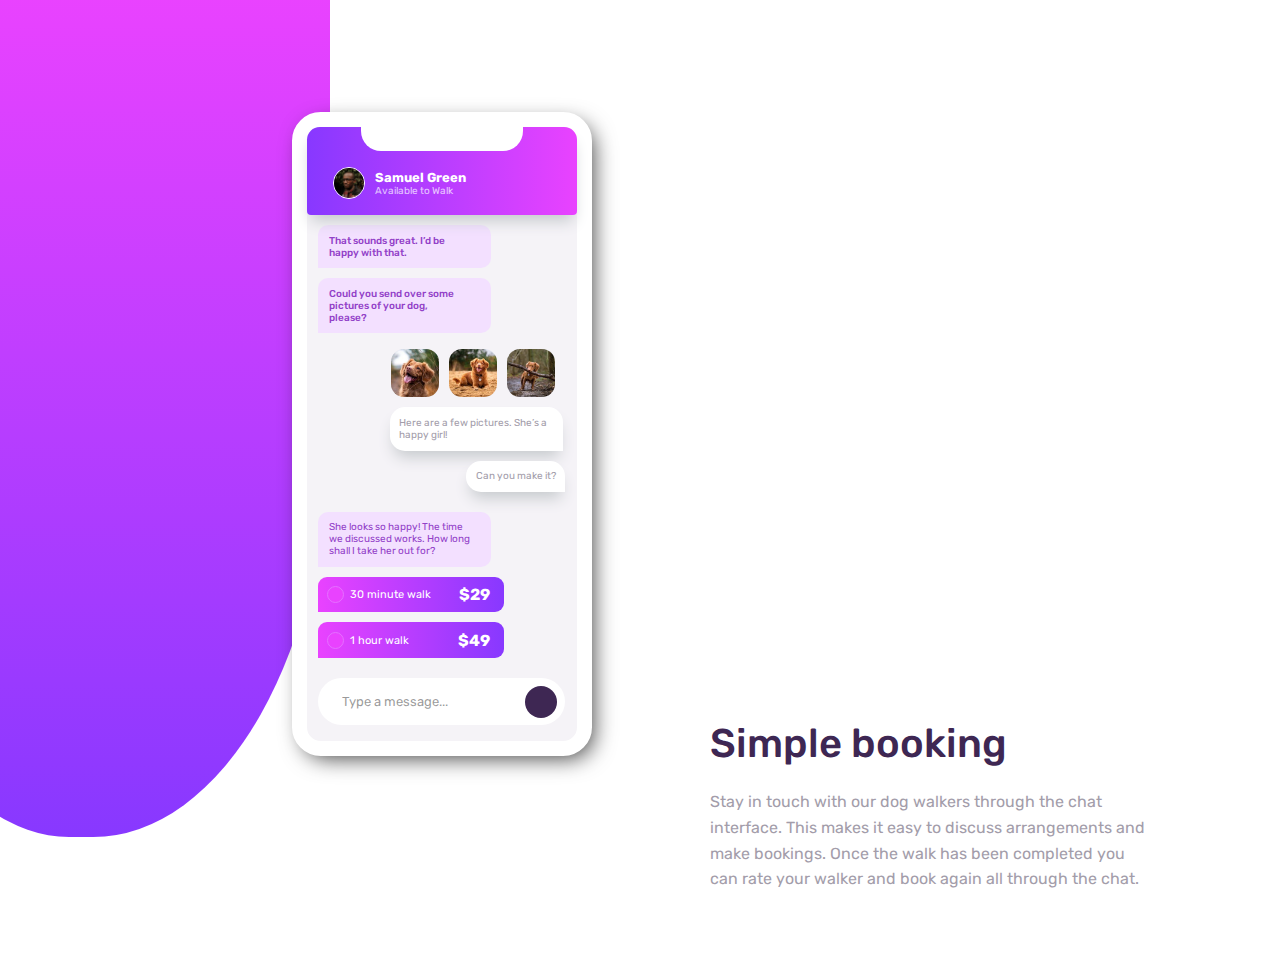
==== chat-app-css-illustration-master/index.html @ 74ba11f1 "add 4 projects" ====
<!DOCTYPE html>
<html lang="en">
<head>
  <meta charset="UTF-8">
  <meta name="viewport" content="width=device-width, initial-scale=1.0"> 

  <link rel="icon" type="image/png" sizes="32x32" href="./images/favicon-32x32.png">
  
  <title>Frontend Mentor | [Challenge Name Here]</title>
  <link rel="stylesheet" href="style.css">
  <link rel="stylesheet" href="https://cdnjs.cloudflare.com/ajax/libs/font-awesome/6.7.1/css/all.min.css" integrity="sha512-5Hs3dF2AEPkpNAR7UiOHba+lRSJNeM2ECkwxUIxC1Q/FLycGTbNapWXB4tP889k5T5Ju8fs4b1P5z/iB4nMfSQ==" crossorigin="anonymous" referrerpolicy="no-referrer" />
</head>
<body>
  
  <div class="main-container">
    <div class="upper-banner"></div>
    <div class="lower-banner"></div>

    <div class="phone-frame">
      <div class="phone-header">
        <div class="dynamic"></div>
        <div class="left-side">
          <i class="fa-solid fa-chevron-left"></i>
          <img src="images/avatar.jpg" alt="profile">
          <div class="name-section">
            <h3 class="rubik-large">Samuel Green</h3>
            <p class="rubik-small"> Available to Walk</p>
          </div>
        </div>
        <div class="right-side">
          <i class="fa-solid fa-ellipsis-vertical"></i>
        </div>
      </div>

      <div class="chat-container">
        <div class="message-container">
          <p class="message rubik-medium">That sounds great. I’d be happy with that.</p>
          <p class="message rubik-medium">Could you send over some pictures of your dog, please?</p>
        </div>
  
        <div class="pictures-container">
          <div class="dog-image">
            <img src="images/dog-image-1.jpg" alt="dog-image-1">
            <img src="images/dog-image-2.jpg" alt="dog-image-2">
            <img src="images/dog-image-3.jpg" alt="dog-image-3">
          </div>
          <p class="picture-message">Here are a few pictures. She’s a happy girl!</p>
          <p class="picture-message picture-message2">Can you make it?</p>
        </div>
  
        <div class="radio-container">
          <p class="radio-message">  She looks so happy! The time we discussed works. How long shall I take her out for?</p>
          
          <div class="input-container">
            <div class="input-item1">
                <div class="radio-left-item">
                  <input type="radio">
                  <span>30 minute walk</span>
                </div>
                  <p class="rubik-large">$29</p>
            </div>
  
            <div class="input-item1">
                <div class="radio-left-item">
                  <input type="radio">
                  <span>1 hour walk</span>
                </div>
                  <p class="rubik-large">$49</p>
            </div>
          </div>
        
        </div>
  
        <div class="input-box">
          <input type="text" placeholder="Type a message...">
          <a href="#"><i class="fa-solid fa-chevron-right"></i></a>
        </div>
      </div>
  </div>
  
  <div class="simple-booking">
    <h3 class="rubik-medium">Simple booking</h3>
    <p class="rubik-small">Stay in touch with our dog walkers through the chat interface. This makes it easy to 
      discuss arrangements and make bookings. Once the walk has been completed you can rate 
      your walker and book again all through the chat.</p>
  </div>
  
  </div>
  
 
</body>
</html>
<!-- 

-->
---- chat-app-css-illustration-master/style.css ----
@import url("https://fonts.googleapis.com/css2?family=Rubik:ital,wght@0,300..900;1,300..900&display=swap");
* {
  margin: 0;
  padding: 0;
  box-sizing: border-box;
  font-size: 16px;
  font-family: "Rubik", sans-serif;
}

.rubik-small {
  font-family: "Rubik", sans-serif;
  font-optical-sizing: auto;
  font-weight: 400;
  font-style: normal;
}

.rubik-medium {
  font-family: "Rubik", sans-serif;
  font-optical-sizing: auto;
  font-weight: 500;
  font-style: normal;
}

.rubik-large {
  font-family: "Rubik", sans-serif;
  font-optical-sizing: auto;
  font-weight: 700;
  font-style: normal;
}

.main-container {
  width: 100%;
  min-height: 100vh;
  position: relative;
  margin-bottom: 4rem;
}
.main-container .upper-banner {
  background: linear-gradient(to bottom, hsl(293, 100%, 63%), hsl(264, 100%, 61%));
  width: 70%;
  height: 80vh;
  border-radius: 0 0 50% 45%;
  transform: translateX(-4rem);
}
.main-container .lower-banner {
  background-color: hsl(271, 15%, 43%);
}
.main-container .phone-frame {
  background-color: hsl(270, 20%, 96%);
  width: 300px;
  height: -moz-fit-content;
  height: fit-content;
  border: 15px solid hsl(0, 0%, 100%);
  border-radius: 1.8rem;
  box-shadow: 6px 7px 22px -5px rgba(0, 0, 0, 0.75);
  position: absolute;
  left: 0;
  right: 0;
  top: 2rem;
  bottom: 3rem;
  margin: 0 auto;
}
.main-container .phone-frame .phone-header {
  background: linear-gradient(to right, hsl(264, 100%, 61%), hsl(293, 100%, 63%));
  display: flex;
  justify-content: space-between;
  align-items: center;
  padding: 2.5rem 1rem 1rem;
  border-radius: 0.8rem 0.8rem 4px 4px;
  box-shadow: 0px 10px 15px -4px hsl(206, 6%, 79%);
  position: relative;
}
.main-container .phone-frame .phone-header .dynamic {
  position: absolute;
  width: 60%;
  height: 2rem;
  background-color: hsl(0, 0%, 100%);
  top: -8px;
  left: 0;
  right: 0;
  margin: 0 auto;
  border-radius: 0 0 20px 20px;
}
.main-container .phone-frame .phone-header .left-side {
  display: flex;
  align-items: center;
}
.main-container .phone-frame .phone-header .left-side i {
  color: hsl(0, 0%, 100%);
  margin: 0 10px 0 0;
}
.main-container .phone-frame .phone-header .left-side img {
  width: 2rem;
  border-radius: 50%;
  border: 1px solid hsl(0, 0%, 100%);
  margin-right: 10px;
}
.main-container .phone-frame .phone-header .left-side .name-section h3 {
  color: hsl(0, 0%, 100%);
  font-size: 13px;
}
.main-container .phone-frame .phone-header .left-side .name-section p {
  font-size: 10px;
  color: hsl(0, 0%, 100%);
  opacity: 0.7;
}
.main-container .phone-frame .phone-header .right-side i {
  color: hsl(0, 0%, 100%);
}
.main-container .phone-frame .chat-container {
  padding: 0 0.7rem 1rem;
}
.main-container .phone-frame .chat-container .message-container .message {
  max-width: 70%;
  font-size: 10px;
  color: hsl(276, 55%, 52%);
  background-color: #f3e0ff;
  margin: 10px 0;
  padding: 0.6rem 2rem 0.6rem 0.7rem;
  border-radius: 10px 10px 10px 0;
}
.main-container .phone-frame .chat-container .pictures-container {
  display: flex;
  flex-direction: column;
  margin-top: 1rem;
}
.main-container .phone-frame .chat-container .pictures-container .dog-image {
  display: flex;
  justify-content: flex-end;
}
.main-container .phone-frame .chat-container .pictures-container .dog-image img {
  width: 3rem;
  margin-right: 10px;
  border-radius: 13px;
}
.main-container .phone-frame .chat-container .pictures-container .picture-message {
  width: 70%;
  font-size: 10px;
  color: hsl(270, 7%, 64%);
  background-color: hsl(0, 0%, 100%);
  margin: 10px 0;
  padding: 0.6rem 0rem 0.6rem 0.6rem;
  border-radius: 15px 15px 0px 15px;
  transform: translateX(4.5rem);
  box-shadow: 0px 10px 15px -4px hsl(206, 6%, 79%);
}
.main-container .phone-frame .chat-container .pictures-container .picture-message2 {
  width: 40%;
  align-self: flex-end;
  transform: translateY(-10px);
}
.main-container .phone-frame .chat-container .radio-container .radio-message {
  width: 70%;
  font-size: 10px;
  color: hsl(276, 55%, 52%);
  background-color: #f3e0ff;
  margin-bottom: 10px;
  padding: 0.6rem 1rem 0.6rem 0.7rem;
  border-radius: 10px 10px 10px 0;
}
.main-container .phone-frame .chat-container .radio-container .input-container {
  width: 100%;
}
.main-container .phone-frame .chat-container .radio-container .input-container .input-item1 {
  display: flex;
  justify-content: space-between;
  align-items: center;
  background: linear-gradient(to right, hsl(293, 100%, 63%), hsl(264, 100%, 61%));
  border-radius: 9px 9px 9px 0;
  width: 75%;
  margin-bottom: 10px;
  padding: 0.2rem;
}
.main-container .phone-frame .chat-container .radio-container .input-container .input-item1 .radio-left-item {
  display: flex;
  align-items: center;
}
.main-container .phone-frame .chat-container .radio-container .input-container .input-item1 .radio-left-item input[type=radio] {
  box-sizing: border-box;
  width: 17px;
  height: 17px;
  margin: 6px;
  padding: 0;
  border: 1px solid hsl(289, 100%, 72%);
  border-radius: 50%;
  -webkit-appearance: none;
     -moz-appearance: none;
          appearance: none;
  background: hsl(293, 100%, 63%);
  outline: none;
}
.main-container .phone-frame .chat-container .radio-container .input-container .input-item1 .radio-left-item span {
  font-size: 11px;
  color: hsl(0, 0%, 100%);
}
.main-container .phone-frame .chat-container .radio-container .input-container .input-item1 p {
  padding-right: 10px;
  color: hsl(0, 0%, 100%);
}
.main-container .phone-frame .chat-container .input-box {
  margin-top: 1.3rem;
  position: relative;
}
.main-container .phone-frame .chat-container .input-box input {
  width: 100%;
  outline: none;
  border: none;
  padding: 1rem 3.2rem 1rem 1.5rem;
  border-radius: 30px;
  font-size: 13px;
}
.main-container .phone-frame .chat-container .input-box input::-moz-placeholder {
  color: rgba(53, 53, 53, 0.512);
}
.main-container .phone-frame .chat-container .input-box input::placeholder {
  color: rgba(53, 53, 53, 0.512);
}
.main-container .phone-frame .chat-container .input-box a {
  display: flex;
  justify-content: center;
  align-items: center;
  color: hsl(0, 0%, 100%);
  background-color: hsl(271, 36%, 24%);
  border-radius: 50%;
  width: 2rem;
  height: 2rem;
  text-decoration: none;
  position: absolute;
  top: 8px;
  right: 8px;
}
.main-container .simple-booking {
  text-align: center;
  position: absolute;
  top: 45em;
}
.main-container .simple-booking h3 {
  font-size: 2.5rem;
  color: hsl(271, 36%, 24%);
}
.main-container .simple-booking p {
  line-height: 1.6;
  font-size: 16px;
  padding: 1.4rem 2rem 3rem;
  color: hsl(270, 7%, 64%);
}

@media (min-width: 992px) {
  .main-container {
    display: flex;
    align-items: center;
    justify-content: space-between;
    position: relative;
  }
  .main-container .upper-banner {
    width: 37%;
    height: 93vh;
    position: absolute;
    top: 0;
    left: -5rem;
  }
  .main-container .phone-frame {
    position: absolute;
    left: 0;
    right: 31%;
    top: 7rem;
    bottom: 3rem;
  }
  .main-container .simple-booking {
    width: 500px;
    position: absolute;
    left: 53%;
  }
  .main-container .simple-booking h3 {
    text-align: left;
    transform: translateX(2rem);
  }
  .main-container .simple-booking p {
    text-align: left;
  }
}/*# sourceMappingURL=style.css.map */
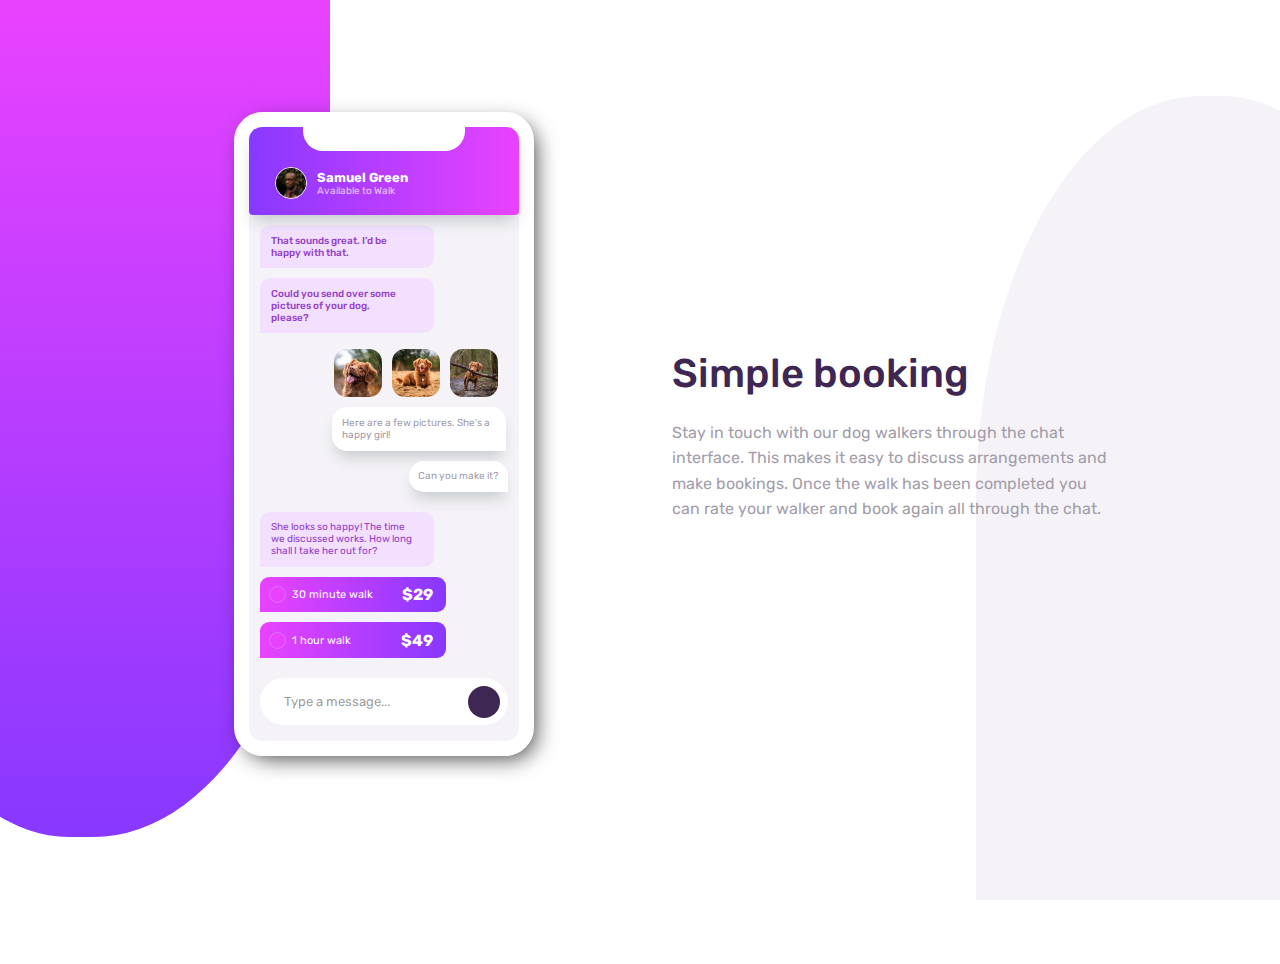
==== commit 30f9320e: "clipboard chart-app bento" ====
--- a/chat-app-css-illustration-master/index.html
+++ b/chat-app-css-illustration-master/index.html
@@ -13,77 +13,84 @@
 <body>
   
   <div class="main-container">
-    <div class="upper-banner"></div>
-    <div class="lower-banner"></div>
-
-    <div class="phone-frame">
-      <div class="phone-header">
-        <div class="dynamic"></div>
-        <div class="left-side">
-          <i class="fa-solid fa-chevron-left"></i>
-          <img src="images/avatar.jpg" alt="profile">
-          <div class="name-section">
-            <h3 class="rubik-large">Samuel Green</h3>
-            <p class="rubik-small"> Available to Walk</p>
+    <div class="left-side">
+      <div class="upper-banner"></div>
+      <div class="phone-frame">
+        <div class="phone-header">
+          <div class="dynamic"></div>
+          <div class="chevron">
+            <i class="fa-solid fa-chevron-left"></i>
+            <img src="images/avatar.jpg" alt="profile">
+            <div class="name-section">
+              <h3 class="rubik-large">Samuel Green</h3>
+              <p class="rubik-small"> Available to Walk</p>
+            </div>
+          </div>
+          <div class="ellipsis">
+            <i class="fa-solid fa-ellipsis-vertical"></i>
           </div>
         </div>
-        <div class="right-side">
-          <i class="fa-solid fa-ellipsis-vertical"></i>
+  
+        <div class="chat-container">
+          <div class="message-container">
+            <p class="message rubik-medium">That sounds great. I’d be happy with that.</p>
+            <p class="message rubik-medium">Could you send over some pictures of your dog, please?</p>
+          </div>
+    
+          <div class="pictures-container">
+            <div class="dog-image">
+              <img src="images/dog-image-1.jpg" alt="dog-image-1">
+              <img src="images/dog-image-2.jpg" alt="dog-image-2">
+              <img src="images/dog-image-3.jpg" alt="dog-image-3">
+            </div>
+            <p class="picture-message">Here are a few pictures. She’s a happy girl!</p>
+            <p class="picture-message picture-message2">Can you make it?</p>
+          </div>
+    
+          <div class="radio-container">
+            <p class="radio-message">  She looks so happy! The time we discussed works. How long shall I take her out for?</p>
+            
+            <div class="input-container">
+              <div class="input-item1">
+                  <div class="radio-left-item">
+                    <input type="radio">
+                    <span>30 minute walk</span>
+                  </div>
+                    <p class="rubik-large">$29</p>
+              </div>
+    
+              <div class="input-item1">
+                  <div class="radio-left-item">
+                    <input type="radio">
+                    <span>1 hour walk</span>
+                  </div>
+                    <p class="rubik-large">$49</p>
+              </div>
+            </div>
+          
+          </div>
+    
+          <div class="input-box">
+            <input type="text" placeholder="Type a message...">
+            <a href="#"><i class="fa-solid fa-chevron-right"></i></a>
+          </div>
         </div>
+    </div>
+    </div>
+   
+    <div class="right-side">
+      <div class="lower-banner"></div>
+      <div class="simple-booking">
+        <h3 class="rubik-medium">Simple booking</h3>
+        <p class="rubik-small">Stay in touch with our dog walkers through the chat interface. This makes it easy to 
+          discuss arrangements and make bookings. Once the walk has been completed you can rate 
+          your walker and book again all through the chat.</p>
       </div>
+    </div>
 
-      <div class="chat-container">
-        <div class="message-container">
-          <p class="message rubik-medium">That sounds great. I’d be happy with that.</p>
-          <p class="message rubik-medium">Could you send over some pictures of your dog, please?</p>
-        </div>
+    
   
-        <div class="pictures-container">
-          <div class="dog-image">
-            <img src="images/dog-image-1.jpg" alt="dog-image-1">
-            <img src="images/dog-image-2.jpg" alt="dog-image-2">
-            <img src="images/dog-image-3.jpg" alt="dog-image-3">
-          </div>
-          <p class="picture-message">Here are a few pictures. She’s a happy girl!</p>
-          <p class="picture-message picture-message2">Can you make it?</p>
-        </div>
   
-        <div class="radio-container">
-          <p class="radio-message">  She looks so happy! The time we discussed works. How long shall I take her out for?</p>
-          
-          <div class="input-container">
-            <div class="input-item1">
-                <div class="radio-left-item">
-                  <input type="radio">
-                  <span>30 minute walk</span>
-                </div>
-                  <p class="rubik-large">$29</p>
-            </div>
-  
-            <div class="input-item1">
-                <div class="radio-left-item">
-                  <input type="radio">
-                  <span>1 hour walk</span>
-                </div>
-                  <p class="rubik-large">$49</p>
-            </div>
-          </div>
-        
-        </div>
-  
-        <div class="input-box">
-          <input type="text" placeholder="Type a message...">
-          <a href="#"><i class="fa-solid fa-chevron-right"></i></a>
-        </div>
-      </div>
-  </div>
-  
-  <div class="simple-booking">
-    <h3 class="rubik-medium">Simple booking</h3>
-    <p class="rubik-small">Stay in touch with our dog walkers through the chat interface. This makes it easy to 
-      discuss arrangements and make bookings. Once the walk has been completed you can rate 
-      your walker and book again all through the chat.</p>
-  </div>
   
   </div>
   
--- a/chat-app-css-illustration-master/style.css
+++ b/chat-app-css-illustration-master/style.css
@@ -34,17 +34,17 @@
   position: relative;
   margin-bottom: 4rem;
 }
-.main-container .upper-banner {
+.main-container .left-side {
+  width: 50%;
+}
+.main-container .left-side .upper-banner {
   background: linear-gradient(to bottom, hsl(293, 100%, 63%), hsl(264, 100%, 61%));
-  width: 70%;
+  width: 130%;
   height: 80vh;
   border-radius: 0 0 50% 45%;
   transform: translateX(-4rem);
 }
-.main-container .lower-banner {
-  background-color: hsl(271, 15%, 43%);
-}
-.main-container .phone-frame {
+.main-container .left-side .phone-frame {
   background-color: hsl(270, 20%, 96%);
   width: 300px;
   height: -moz-fit-content;
@@ -59,7 +59,7 @@
   bottom: 3rem;
   margin: 0 auto;
 }
-.main-container .phone-frame .phone-header {
+.main-container .left-side .phone-frame .phone-header {
   background: linear-gradient(to right, hsl(264, 100%, 61%), hsl(293, 100%, 63%));
   display: flex;
   justify-content: space-between;
@@ -69,7 +69,7 @@
   box-shadow: 0px 10px 15px -4px hsl(206, 6%, 79%);
   position: relative;
 }
-.main-container .phone-frame .phone-header .dynamic {
+.main-container .left-side .phone-frame .phone-header .dynamic {
   position: absolute;
   width: 60%;
   height: 2rem;
@@ -80,36 +80,36 @@
   margin: 0 auto;
   border-radius: 0 0 20px 20px;
 }
-.main-container .phone-frame .phone-header .left-side {
-  display: flex;
-  align-items: center;
-}
-.main-container .phone-frame .phone-header .left-side i {
+.main-container .left-side .phone-frame .phone-header .chevron {
+  display: flex;
+  align-items: center;
+}
+.main-container .left-side .phone-frame .phone-header .chevron i {
   color: hsl(0, 0%, 100%);
   margin: 0 10px 0 0;
 }
-.main-container .phone-frame .phone-header .left-side img {
+.main-container .left-side .phone-frame .phone-header .chevron img {
   width: 2rem;
   border-radius: 50%;
   border: 1px solid hsl(0, 0%, 100%);
   margin-right: 10px;
 }
-.main-container .phone-frame .phone-header .left-side .name-section h3 {
+.main-container .left-side .phone-frame .phone-header .chevron .name-section h3 {
   color: hsl(0, 0%, 100%);
   font-size: 13px;
 }
-.main-container .phone-frame .phone-header .left-side .name-section p {
+.main-container .left-side .phone-frame .phone-header .chevron .name-section p {
   font-size: 10px;
   color: hsl(0, 0%, 100%);
   opacity: 0.7;
 }
-.main-container .phone-frame .phone-header .right-side i {
-  color: hsl(0, 0%, 100%);
-}
-.main-container .phone-frame .chat-container {
+.main-container .left-side .phone-frame .phone-header .ellipsis i {
+  color: hsl(0, 0%, 100%);
+}
+.main-container .left-side .phone-frame .chat-container {
   padding: 0 0.7rem 1rem;
 }
-.main-container .phone-frame .chat-container .message-container .message {
+.main-container .left-side .phone-frame .chat-container .message-container .message {
   max-width: 70%;
   font-size: 10px;
   color: hsl(276, 55%, 52%);
@@ -118,21 +118,21 @@
   padding: 0.6rem 2rem 0.6rem 0.7rem;
   border-radius: 10px 10px 10px 0;
 }
-.main-container .phone-frame .chat-container .pictures-container {
+.main-container .left-side .phone-frame .chat-container .pictures-container {
   display: flex;
   flex-direction: column;
   margin-top: 1rem;
 }
-.main-container .phone-frame .chat-container .pictures-container .dog-image {
+.main-container .left-side .phone-frame .chat-container .pictures-container .dog-image {
   display: flex;
   justify-content: flex-end;
 }
-.main-container .phone-frame .chat-container .pictures-container .dog-image img {
+.main-container .left-side .phone-frame .chat-container .pictures-container .dog-image img {
   width: 3rem;
   margin-right: 10px;
   border-radius: 13px;
 }
-.main-container .phone-frame .chat-container .pictures-container .picture-message {
+.main-container .left-side .phone-frame .chat-container .pictures-container .picture-message {
   width: 70%;
   font-size: 10px;
   color: hsl(270, 7%, 64%);
@@ -143,12 +143,12 @@
   transform: translateX(4.5rem);
   box-shadow: 0px 10px 15px -4px hsl(206, 6%, 79%);
 }
-.main-container .phone-frame .chat-container .pictures-container .picture-message2 {
+.main-container .left-side .phone-frame .chat-container .pictures-container .picture-message2 {
   width: 40%;
   align-self: flex-end;
   transform: translateY(-10px);
 }
-.main-container .phone-frame .chat-container .radio-container .radio-message {
+.main-container .left-side .phone-frame .chat-container .radio-container .radio-message {
   width: 70%;
   font-size: 10px;
   color: hsl(276, 55%, 52%);
@@ -157,10 +157,10 @@
   padding: 0.6rem 1rem 0.6rem 0.7rem;
   border-radius: 10px 10px 10px 0;
 }
-.main-container .phone-frame .chat-container .radio-container .input-container {
+.main-container .left-side .phone-frame .chat-container .radio-container .input-container {
   width: 100%;
 }
-.main-container .phone-frame .chat-container .radio-container .input-container .input-item1 {
+.main-container .left-side .phone-frame .chat-container .radio-container .input-container .input-item1 {
   display: flex;
   justify-content: space-between;
   align-items: center;
@@ -170,11 +170,11 @@
   margin-bottom: 10px;
   padding: 0.2rem;
 }
-.main-container .phone-frame .chat-container .radio-container .input-container .input-item1 .radio-left-item {
-  display: flex;
-  align-items: center;
-}
-.main-container .phone-frame .chat-container .radio-container .input-container .input-item1 .radio-left-item input[type=radio] {
+.main-container .left-side .phone-frame .chat-container .radio-container .input-container .input-item1 .radio-left-item {
+  display: flex;
+  align-items: center;
+}
+.main-container .left-side .phone-frame .chat-container .radio-container .input-container .input-item1 .radio-left-item input[type=radio] {
   box-sizing: border-box;
   width: 17px;
   height: 17px;
@@ -188,19 +188,19 @@
   background: hsl(293, 100%, 63%);
   outline: none;
 }
-.main-container .phone-frame .chat-container .radio-container .input-container .input-item1 .radio-left-item span {
+.main-container .left-side .phone-frame .chat-container .radio-container .input-container .input-item1 .radio-left-item span {
   font-size: 11px;
   color: hsl(0, 0%, 100%);
 }
-.main-container .phone-frame .chat-container .radio-container .input-container .input-item1 p {
+.main-container .left-side .phone-frame .chat-container .radio-container .input-container .input-item1 p {
   padding-right: 10px;
   color: hsl(0, 0%, 100%);
 }
-.main-container .phone-frame .chat-container .input-box {
+.main-container .left-side .phone-frame .chat-container .input-box {
   margin-top: 1.3rem;
   position: relative;
 }
-.main-container .phone-frame .chat-container .input-box input {
+.main-container .left-side .phone-frame .chat-container .input-box input {
   width: 100%;
   outline: none;
   border: none;
@@ -208,13 +208,13 @@
   border-radius: 30px;
   font-size: 13px;
 }
-.main-container .phone-frame .chat-container .input-box input::-moz-placeholder {
+.main-container .left-side .phone-frame .chat-container .input-box input::-moz-placeholder {
   color: rgba(53, 53, 53, 0.512);
 }
-.main-container .phone-frame .chat-container .input-box input::placeholder {
+.main-container .left-side .phone-frame .chat-container .input-box input::placeholder {
   color: rgba(53, 53, 53, 0.512);
 }
-.main-container .phone-frame .chat-container .input-box a {
+.main-container .left-side .phone-frame .chat-container .input-box a {
   display: flex;
   justify-content: center;
   align-items: center;
@@ -228,16 +228,30 @@
   top: 8px;
   right: 8px;
 }
-.main-container .simple-booking {
+.main-container .right-side {
+  position: relative;
+  width: 50%;
+}
+.main-container .right-side .lower-banner {
+  position: absolute;
+  background-color: hsl(270, 20%, 96%);
+  width: 150%;
+  height: 70vh;
+  transform: translate(8rem, 3rem);
+  border-radius: 50% 45% 0 0;
+  z-index: -1;
+}
+.main-container .right-side .simple-booking {
   text-align: center;
-  position: absolute;
-  top: 45em;
-}
-.main-container .simple-booking h3 {
+  width: 22rem;
+  transform: translateY(11rem);
+  margin: 0 10px;
+}
+.main-container .right-side .simple-booking h3 {
   font-size: 2.5rem;
   color: hsl(271, 36%, 24%);
 }
-.main-container .simple-booking p {
+.main-container .right-side .simple-booking p {
   line-height: 1.6;
   font-size: 16px;
   padding: 1.4rem 2rem 3rem;
@@ -250,31 +264,44 @@
     align-items: center;
     justify-content: space-between;
     position: relative;
-  }
-  .main-container .upper-banner {
+    overflow: hidden;
+  }
+  .main-container .left-side .upper-banner {
     width: 37%;
     height: 93vh;
     position: absolute;
     top: 0;
     left: -5rem;
   }
-  .main-container .phone-frame {
+  .main-container .left-side .phone-frame {
     position: absolute;
-    left: 0;
-    right: 31%;
+    left: -40%;
+    right: 0;
     top: 7rem;
     bottom: 3rem;
   }
-  .main-container .simple-booking {
+  .main-container .right-side {
+    position: relative;
+    height: 100vh;
+    display: flex;
+    align-items: center;
+  }
+  .main-container .right-side .lower-banner {
+    width: 70%;
+    height: 90vh;
+    position: absolute;
+    top: 3rem;
+    right: -1rem;
+  }
+  .main-container .right-side .simple-booking {
     width: 500px;
-    position: absolute;
-    left: 53%;
-  }
-  .main-container .simple-booking h3 {
+    transform: translate(-10px, 10px);
+  }
+  .main-container .right-side .simple-booking h3 {
     text-align: left;
     transform: translateX(2rem);
   }
-  .main-container .simple-booking p {
+  .main-container .right-side .simple-booking p {
     text-align: left;
   }
 }/*# sourceMappingURL=style.css.map */